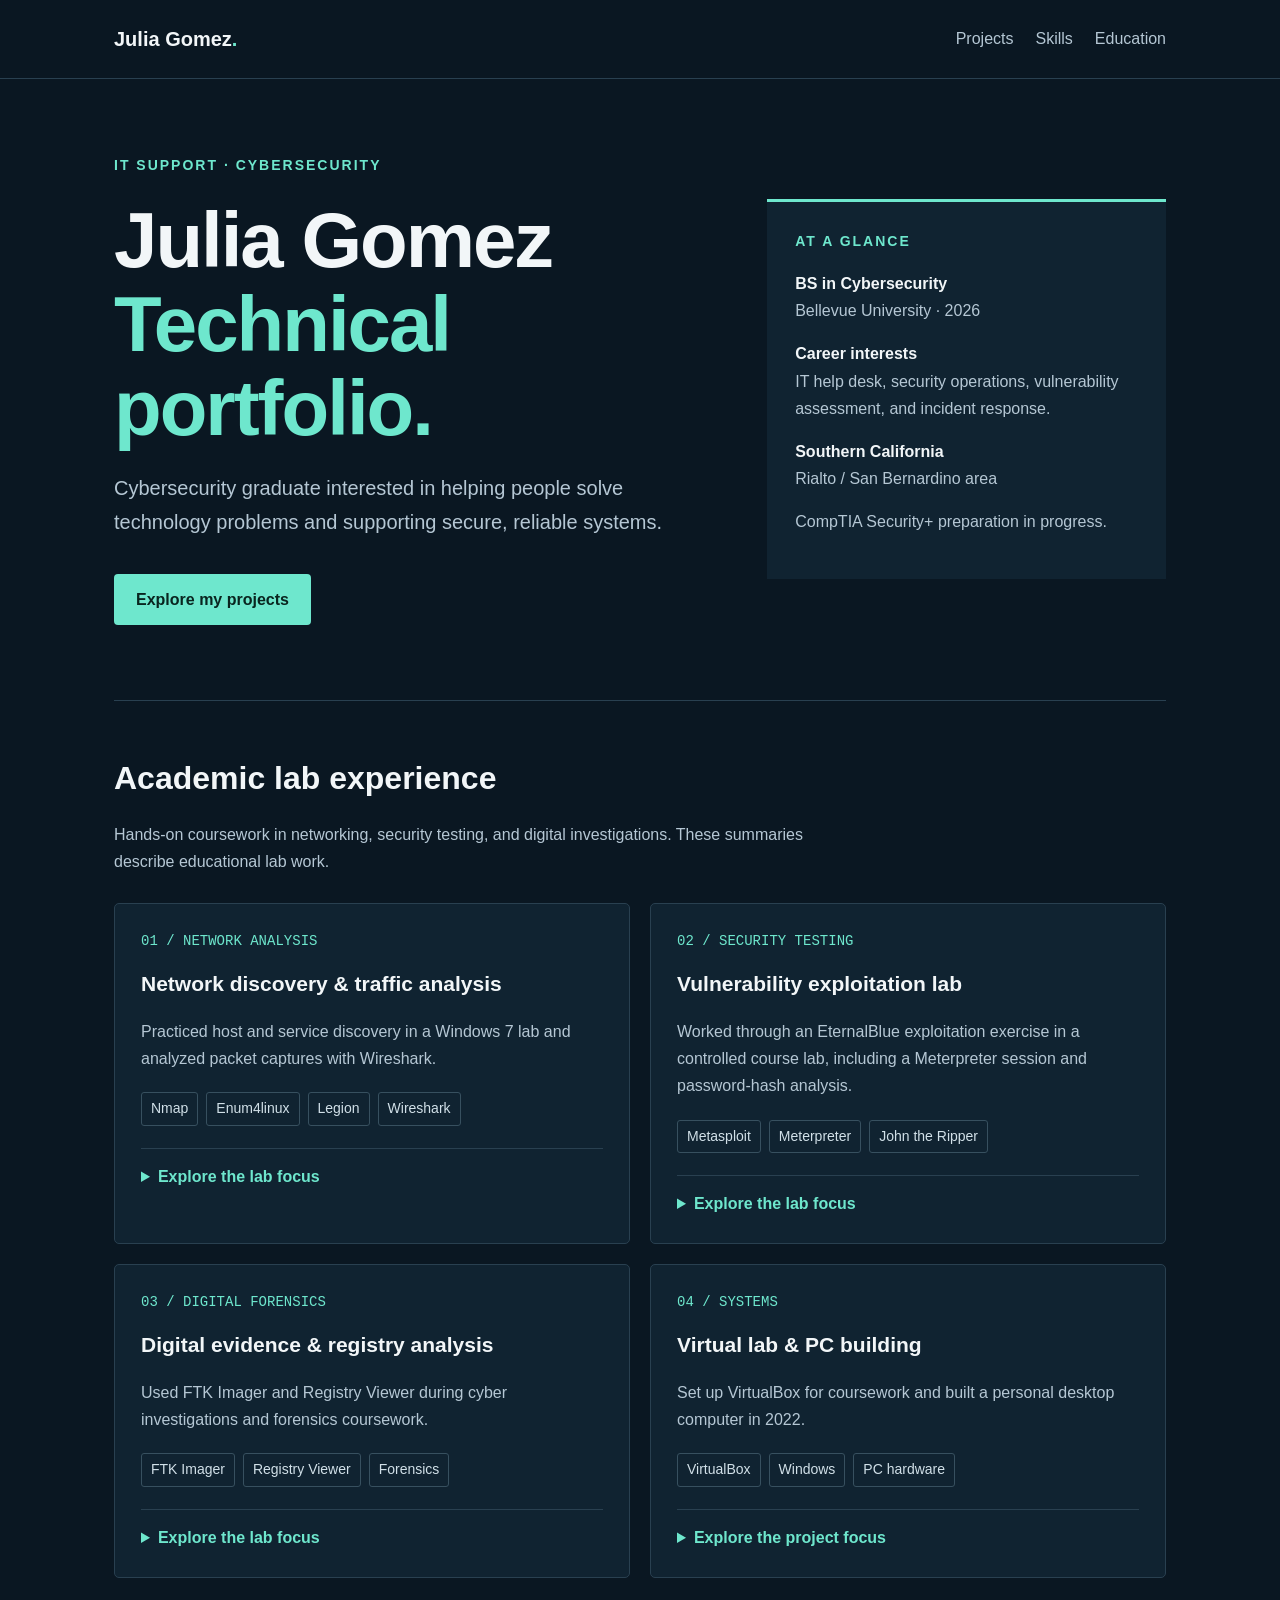
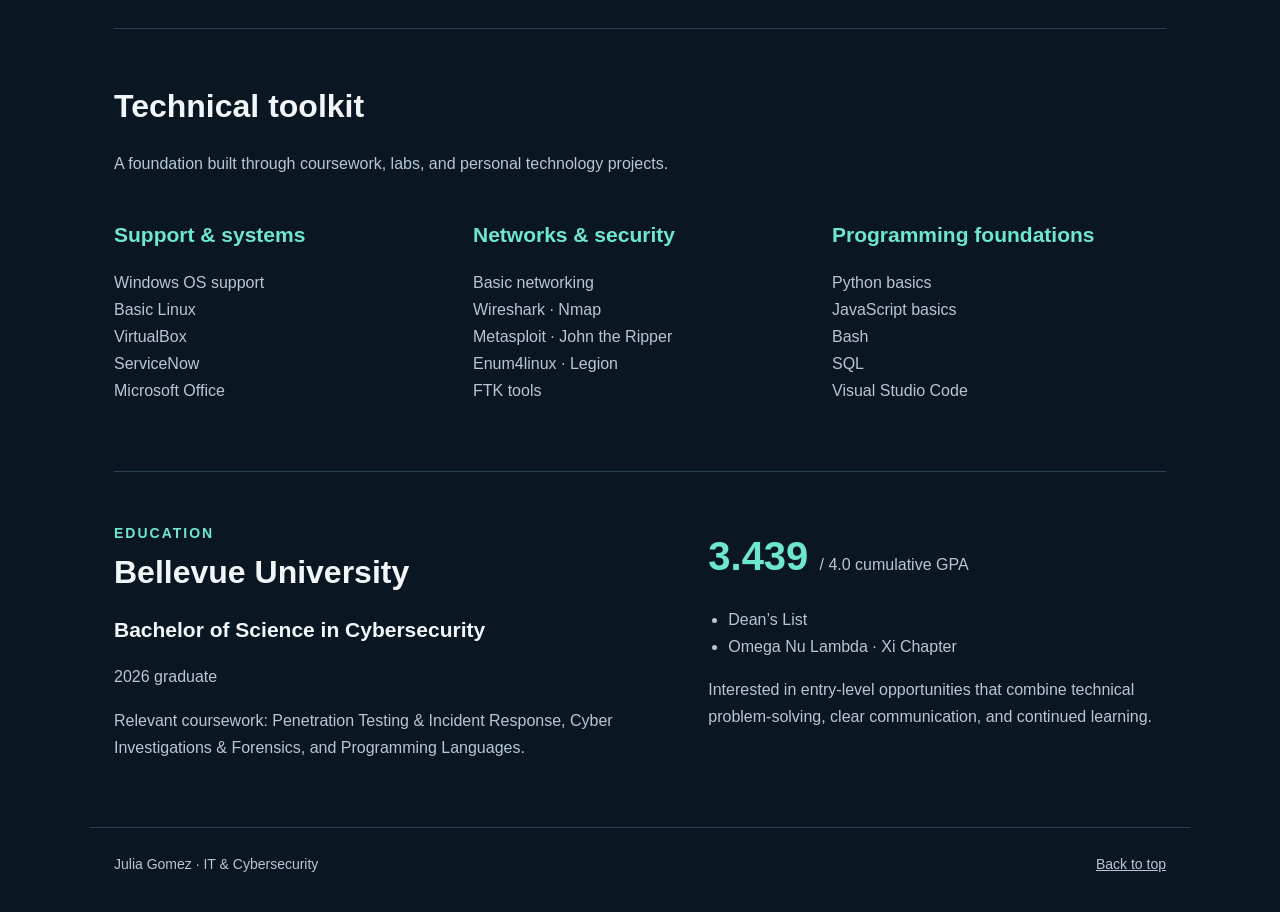
==== index.html @ 49fad8e4 "Create index.html" ====
<!DOCTYPE html>
<html lang="en">
<head>
  <meta charset="UTF-8">
  <meta name="viewport" content="width=device-width, initial-scale=1">
  <title>Julia Gomez | IT & Cybersecurity Portfolio</title>
  <meta name="description"
        content="Julia Gomez's academic projects, technical skills, and cybersecurity education.">

  <style>
    :root {
      --background: #0a1722;
      --panel: #102331;
      --border: #294050;
      --text: #f2f6f8;
      --muted: #b5c7d4;
      --accent: #6ee7cd;
    }

    * {
      box-sizing: border-box;
    }

    html {
      scroll-behavior: smooth;
      scroll-padding-top: 30px;
    }

    body {
      margin: 0;
      background: var(--background);
      color: var(--text);
      font-family: Arial, sans-serif;
      font-size: 16px;
      line-height: 1.7;
    }

    a {
      color: inherit;
    }

    a:focus-visible,
    summary:focus-visible {
      outline: 3px solid var(--accent);
      outline-offset: 5px;
    }

    header {
      border-bottom: 1px solid var(--border);
    }

    nav,
    main,
    footer {
      max-width: 1100px;
      margin: auto;
      padding-left: 24px;
      padding-right: 24px;
    }

    nav {
      display: flex;
      justify-content: space-between;
      align-items: center;
      gap: 20px;
      padding-top: 22px;
      padding-bottom: 22px;
    }

    .brand {
      font-size: 20px;
      font-weight: bold;
      text-decoration: none;
    }

    .brand span {
      color: var(--accent);
    }

    .navigation {
      display: flex;
      flex-wrap: wrap;
      gap: 22px;
    }

    .navigation a {
      color: var(--muted);
      text-decoration: none;
    }

    .navigation a:hover {
      color: var(--accent);
    }

    .hero {
      display: grid;
      grid-template-columns: 1.5fr 1fr;
      align-items: center;
      gap: 55px;
      padding: 75px 0;
    }

    .eyebrow {
      color: var(--accent);
      text-transform: uppercase;
      letter-spacing: 2px;
      font-size: 14px;
      font-weight: bold;
    }

    h1 {
      font-size: clamp(44px, 7vw, 78px);
      line-height: 1.08;
      letter-spacing: -2px;
      margin: 20px 0;
    }

    h1 span {
      display: block;
      color: var(--accent);
    }

    .intro {
      color: var(--muted);
      font-size: 20px;
      max-width: 600px;
    }

    .button {
      display: inline-block;
      margin-top: 15px;
      padding: 12px 22px;
      background: var(--accent);
      color: #09251f;
      border-radius: 4px;
      text-decoration: none;
      font-weight: bold;
    }

    .profile {
      background: var(--panel);
      border-top: 3px solid var(--accent);
      padding: 28px;
    }

    .profile p,
    .card p,
    .skills p,
    .education p {
      color: var(--muted);
    }

    .profile strong {
      color: var(--text);
    }

    section {
      border-top: 1px solid var(--border);
      padding: 50px 0;
    }

    h2 {
      font-size: 32px;
      margin: 0 0 12px;
    }

    h3 {
      font-size: 21px;
      margin: 12px 0;
    }

    .section-description {
      color: var(--muted);
      max-width: 750px;
      margin-bottom: 28px;
    }

    .projects {
      display: grid;
      grid-template-columns: repeat(2, 1fr);
      gap: 20px;
    }

    .card {
      background: var(--panel);
      border: 1px solid var(--border);
      border-radius: 5px;
      padding: 26px;
    }

    .number {
      color: var(--accent);
      font-family: monospace;
      font-size: 14px;
    }

    .tags {
      display: flex;
      flex-wrap: wrap;
      gap: 8px;
      margin-top: 20px;
    }

    .tag {
      border: 1px solid #37505f;
      border-radius: 3px;
      padding: 4px 9px;
      color: #d1e0e8;
      font-size: 14px;
    }

    details {
      border-top: 1px solid var(--border);
      margin-top: 22px;
      padding-top: 14px;
    }

    summary {
      color: var(--accent);
      cursor: pointer;
      font-weight: bold;
    }

    .skills {
      display: grid;
      grid-template-columns: repeat(3, 1fr);
      gap: 25px;
    }

    .skills h3 {
      color: var(--accent);
    }

    .education {
      display: grid;
      grid-template-columns: 1.2fr 1fr;
      gap: 45px;
    }

    .gpa {
      color: var(--accent);
      font-size: 40px;
      font-weight: bold;
      margin-top: 0;
    }

    .gpa span {
      color: var(--muted);
      font-size: 16px;
      font-weight: normal;
    }

    .recognition {
      color: var(--muted);
      padding-left: 20px;
    }

    footer {
      display: flex;
      justify-content: space-between;
      gap: 20px;
      border-top: 1px solid var(--border);
      padding-top: 25px;
      padding-bottom: 35px;
      color: var(--muted);
      font-size: 14px;
    }

    @media (max-width: 750px) {
      nav {
        align-items: flex-start;
      }

      .navigation {
        justify-content: flex-end;
        gap: 12px;
      }

      .hero,
      .projects,
      .skills,
      .education {
        grid-template-columns: 1fr;
      }

      .hero {
        padding: 45px 0;
        gap: 30px;
      }

      footer {
        flex-direction: column;
      }
    }

    @media (prefers-reduced-motion: reduce) {
      html {
        scroll-behavior: auto;
      }
    }
  </style>
</head>

<body id="top">
  <header>
    <nav aria-label="Main navigation">
      <a class="brand" href="#top">Julia Gomez<span>.</span></a>

      <div class="navigation">
        <a href="#projects">Projects</a>
        <a href="#skills">Skills</a>
        <a href="#education">Education</a>
      </div>
    </nav>
  </header>

  <main>
    <div class="hero">
      <div>
        <div class="eyebrow">IT Support · Cybersecurity</div>

        <h1>
          Julia Gomez
          <span>Technical portfolio.</span>
        </h1>

        <p class="intro">
          Cybersecurity graduate interested in helping people solve
          technology problems and supporting secure, reliable systems.
        </p>

        <a class="button" href="#projects">Explore my projects</a>
      </div>

      <aside class="profile" aria-label="Professional overview">
        <div class="eyebrow">At a glance</div>

        <p>
          <strong>BS in Cybersecurity</strong><br>
          Bellevue University · 2026
        </p>

        <p>
          <strong>Career interests</strong><br>
          IT help desk, security operations, vulnerability assessment,
          and incident response.
        </p>

        <p>
          <strong>Southern California</strong><br>
          Rialto / San Bernardino area
        </p>

        <p>CompTIA Security+ preparation in progress.</p>
      </aside>
    </div>

    <section id="projects">
      <h2>Academic lab experience</h2>

      <p class="section-description">
        Hands-on coursework in networking, security testing, and digital
        investigations. These summaries describe educational lab work.
      </p>

      <div class="projects">
        <article class="card">
          <div class="number">01 / NETWORK ANALYSIS</div>
          <h3>Network discovery & traffic analysis</h3>

          <p>
            Practiced host and service discovery in a Windows 7 lab
            and analyzed packet captures with Wireshark.
          </p>

          <div class="tags">
            <span class="tag">Nmap</span>
            <span class="tag">Enum4linux</span>
            <span class="tag">Legion</span>
            <span class="tag">Wireshark</span>
          </div>

          <details>
            <summary>Explore the lab focus</summary>
            <p>
              Coursework included LAN scanning, SMB enumeration, and
              PCAP analysis. These exercises connect network visibility
              with troubleshooting and investigation.
            </p>
          </details>
        </article>

        <article class="card">
          <div class="number">02 / SECURITY TESTING</div>
          <h3>Vulnerability exploitation lab</h3>

          <p>
            Worked through an EternalBlue exploitation exercise in a
            controlled course lab, including a Meterpreter session
            and password-hash analysis.
          </p>

          <div class="tags">
            <span class="tag">Metasploit</span>
            <span class="tag">Meterpreter</span>
            <span class="tag">John the Ripper</span>
          </div>

          <details>
            <summary>Explore the lab focus</summary>
            <p>
              The exercise introduced the relationship between a
              vulnerable service, exploitation, and post-exploitation
              analysis. All testing was part of an educational lab.
            </p>
          </details>
        </article>

        <article class="card">
          <div class="number">03 / DIGITAL FORENSICS</div>
          <h3>Digital evidence & registry analysis</h3>

          <p>
            Used FTK Imager and Registry Viewer during cyber
            investigations and forensics coursework.
          </p>

          <div class="tags">
            <span class="tag">FTK Imager</span>
            <span class="tag">Registry Viewer</span>
            <span class="tag">Forensics</span>
          </div>

          <details>
            <summary>Explore the lab focus</summary>
            <p>
              Academic exercises provided exposure to tools used to
              inspect digital evidence and Windows registry artifacts
              during an investigation.
            </p>
          </details>
        </article>

        <article class="card">
          <div class="number">04 / SYSTEMS</div>
          <h3>Virtual lab & PC building</h3>

          <p>
            Set up VirtualBox for coursework and built a personal
            desktop computer in 2022.
          </p>

          <div class="tags">
            <span class="tag">VirtualBox</span>
            <span class="tag">Windows</span>
            <span class="tag">PC hardware</span>
          </div>

          <details>
            <summary>Explore the project focus</summary>
            <p>
              Virtual machines supported hands-on course exercises.
              Building a desktop provided practical experience
              assembling computer components.
            </p>
          </details>
        </article>
      </div>
    </section>

    <section id="skills">
      <h2>Technical toolkit</h2>

      <p class="section-description">
        A foundation built through coursework, labs, and personal
        technology projects.
      </p>

      <div class="skills">
        <div>
          <h3>Support & systems</h3>
          <p>
            Windows OS support<br>
            Basic Linux<br>
            VirtualBox<br>
            ServiceNow<br>
            Microsoft Office
          </p>
        </div>

        <div>
          <h3>Networks & security</h3>
          <p>
            Basic networking<br>
            Wireshark · Nmap<br>
            Metasploit · John the Ripper<br>
            Enum4linux · Legion<br>
            FTK tools
          </p>
        </div>

        <div>
          <h3>Programming foundations</h3>
          <p>
            Python basics<br>
            JavaScript basics<br>
            Bash<br>
            SQL<br>
            Visual Studio Code
          </p>
        </div>
      </div>
    </section>

    <section id="education">
      <div class="education">
        <div>
          <div class="eyebrow">Education</div>
          <h2>Bellevue University</h2>
          <h3>Bachelor of Science in Cybersecurity</h3>

          <p>2026 graduate</p>

          <p>
            Relevant coursework: Penetration Testing & Incident
            Response, Cyber Investigations & Forensics, and
            Programming Languages.
          </p>
        </div>

        <div>
          <div class="gpa">
            3.439
            <span>/ 4.0 cumulative GPA</span>
          </div>

          <ul class="recognition">
            <li>Dean’s List</li>
            <li>Omega Nu Lambda · Xi Chapter</li>
          </ul>

          <p>
            Interested in entry-level opportunities that combine
            technical problem-solving, clear communication,
            and continued learning.
          </p>
        </div>
      </div>
    </section>
  </main>

  <footer>
    <span>Julia Gomez · IT & Cybersecurity</span>
    <a href="#top">Back to top</a>
  </footer>
</body>
</html>
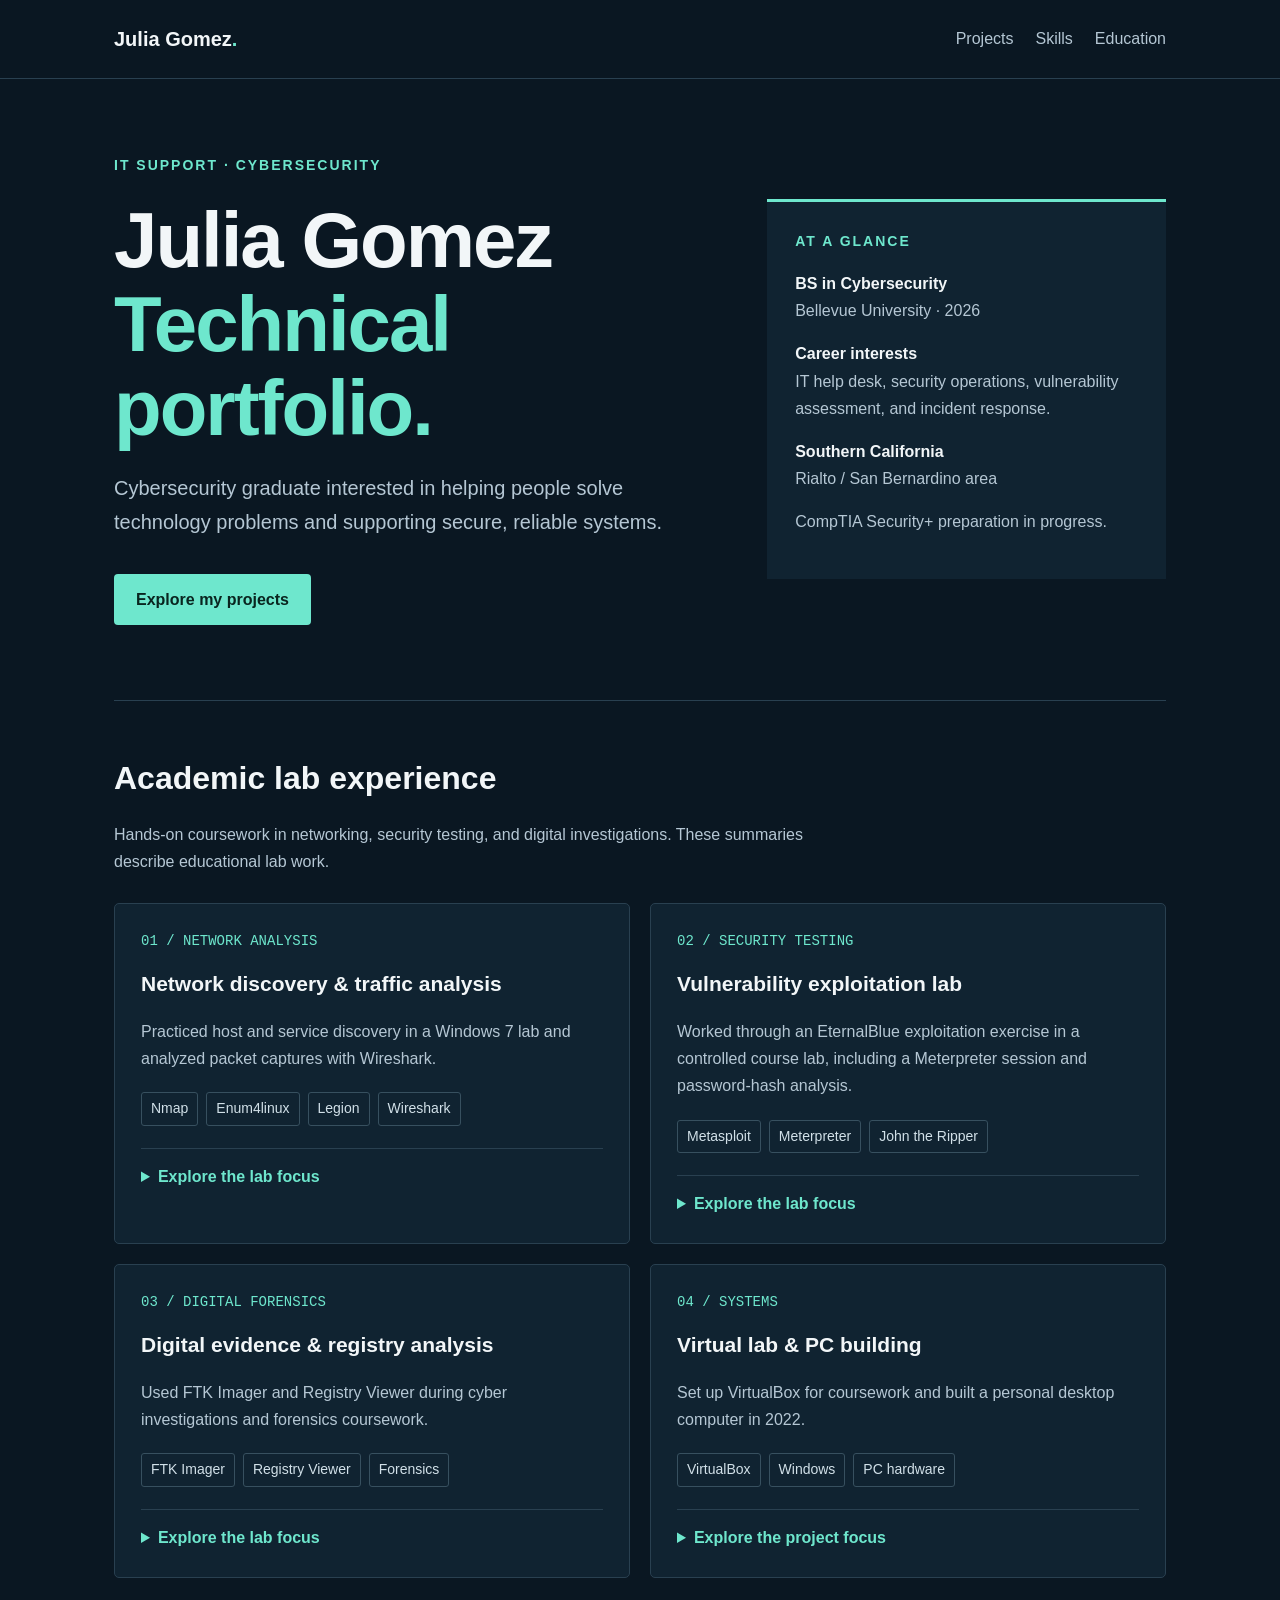
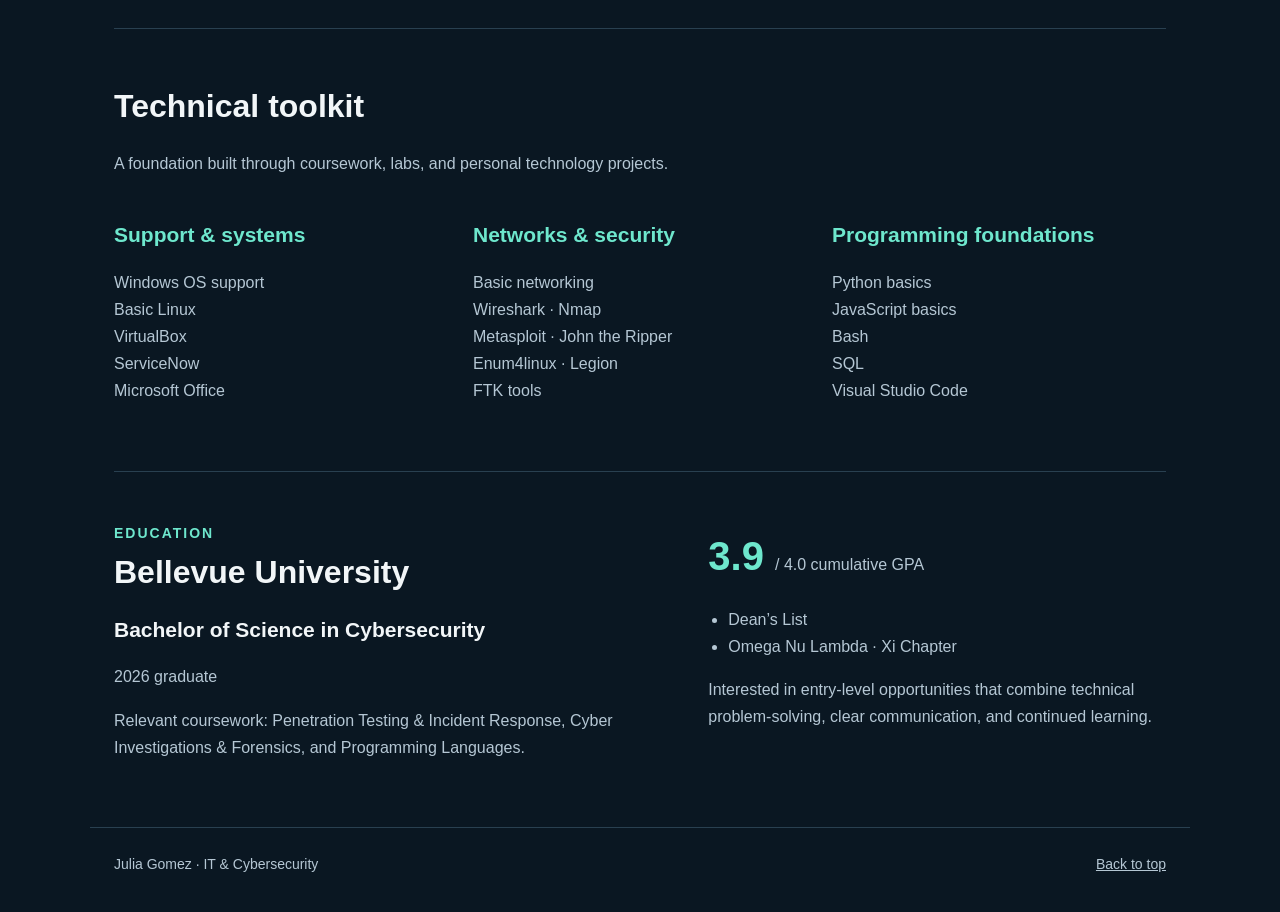
==== commit fb78ce3f: "Update index.html" ====
--- a/index.html
+++ b/index.html
@@ -530,7 +530,7 @@
 
         <div>
           <div class="gpa">
-            3.439
+            3.9
             <span>/ 4.0 cumulative GPA</span>
           </div>
 
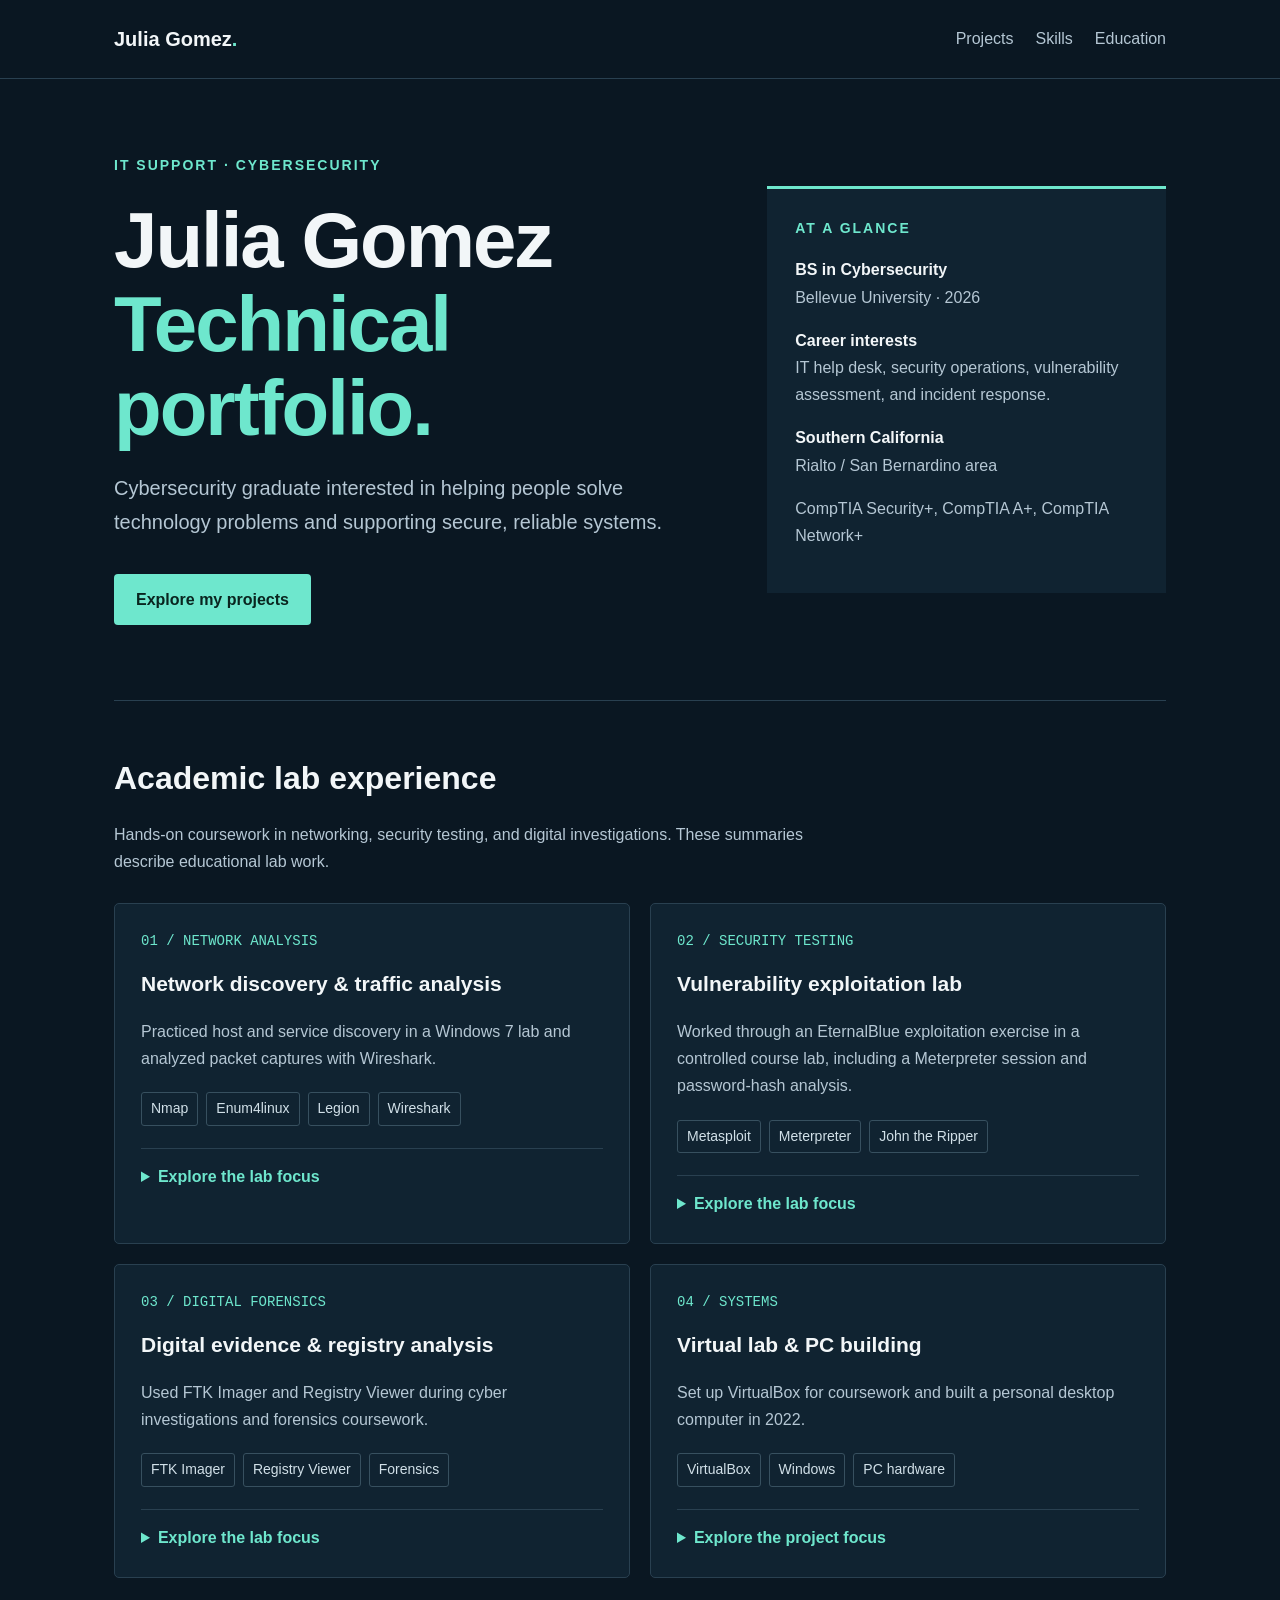
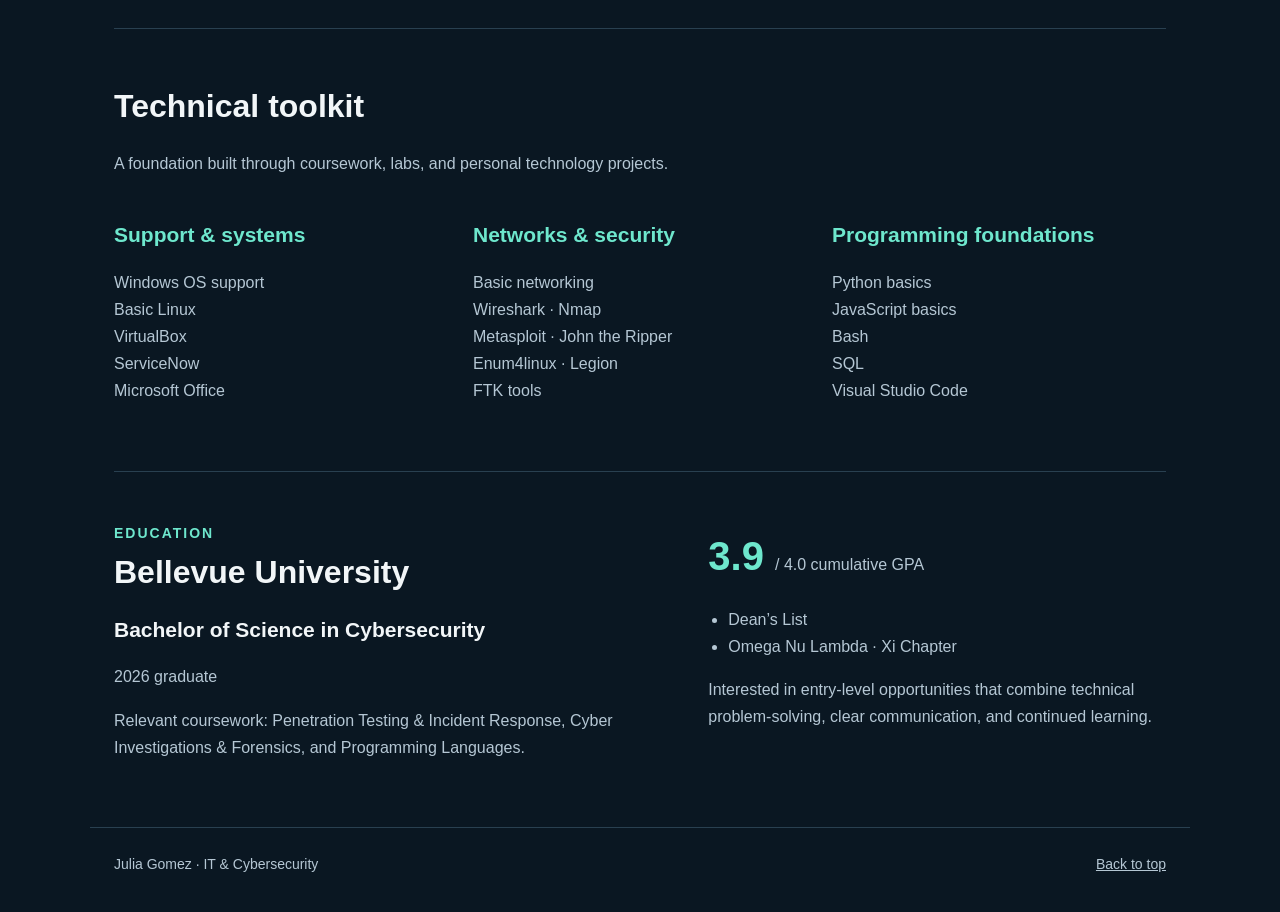
==== commit 11ab5e41: "Update index.html" ====
--- a/index.html
+++ b/index.html
@@ -351,7 +351,8 @@
           Rialto / San Bernardino area
         </p>
 
-        <p>CompTIA Security+ preparation in progress.</p>
+        <p>CompTIA Security+, CompTIA A+, CompTIA Network+
+        </p>
       </aside>
     </div>
 
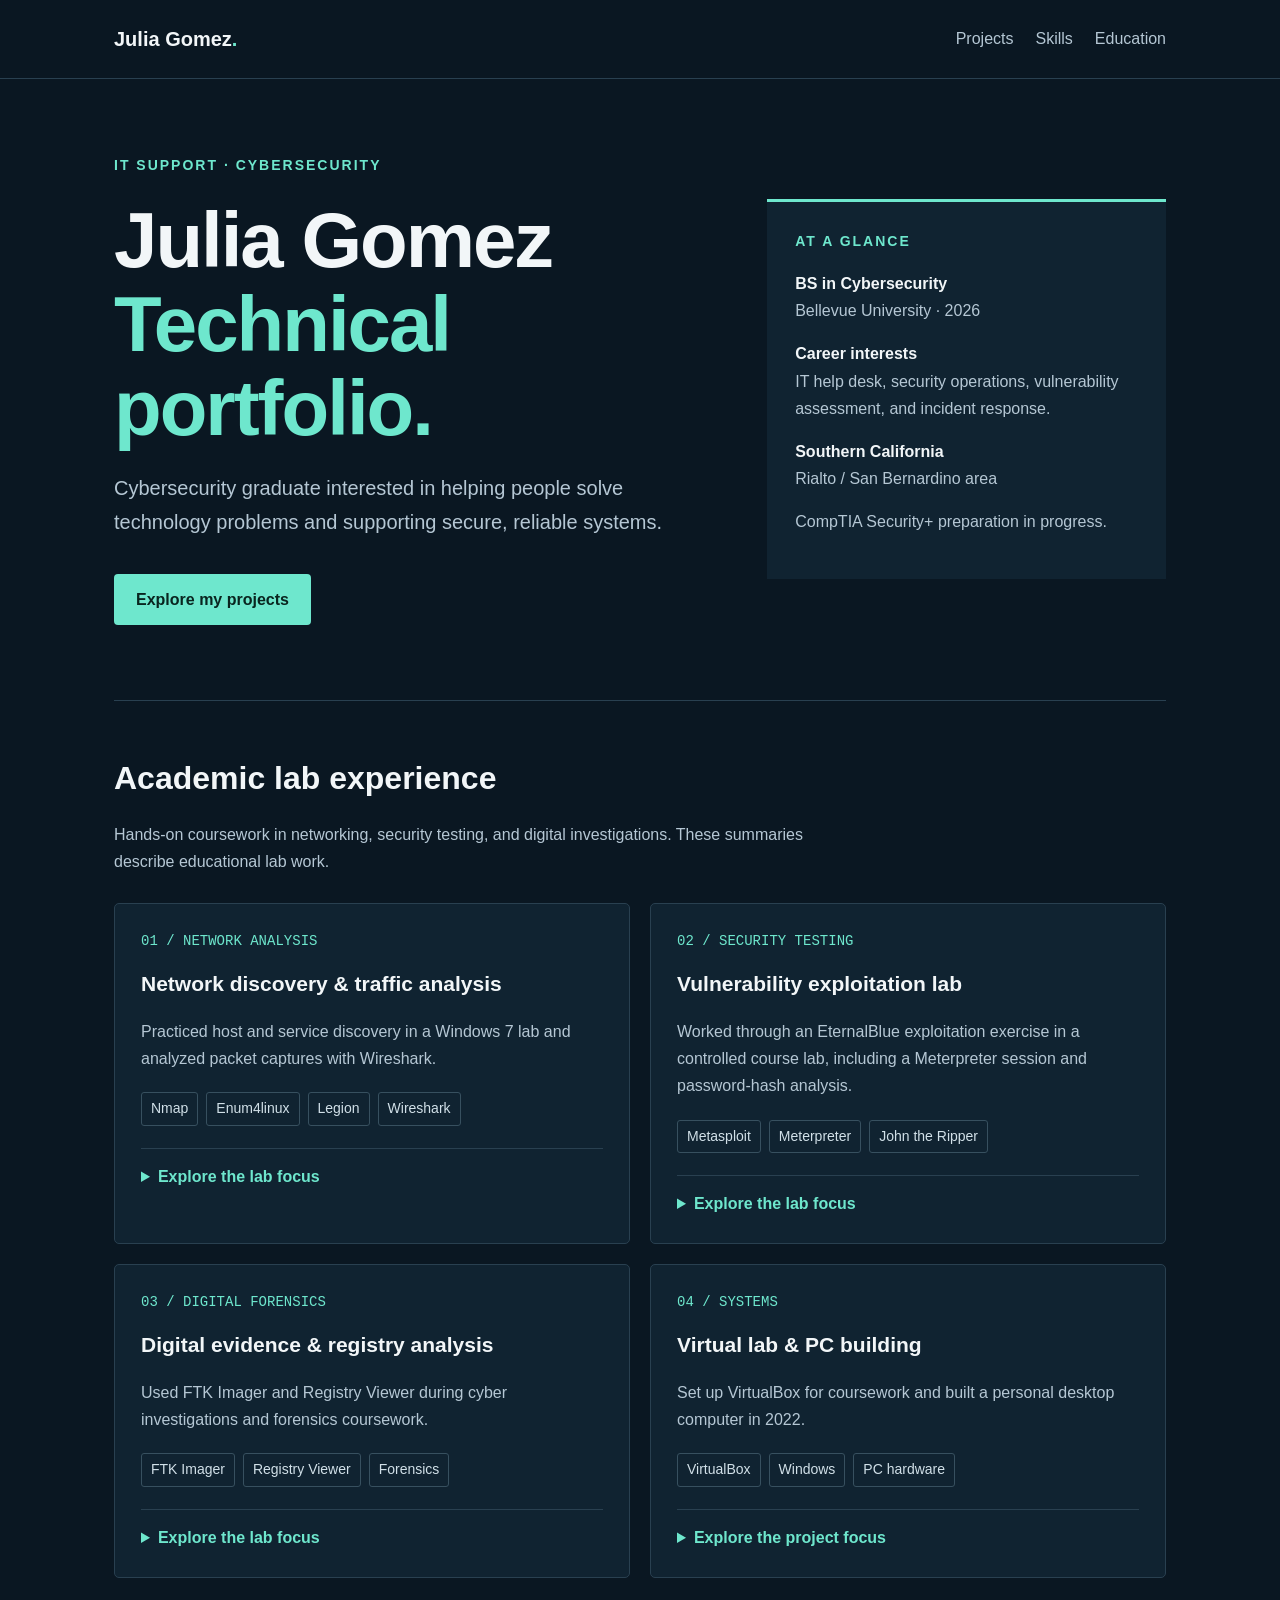
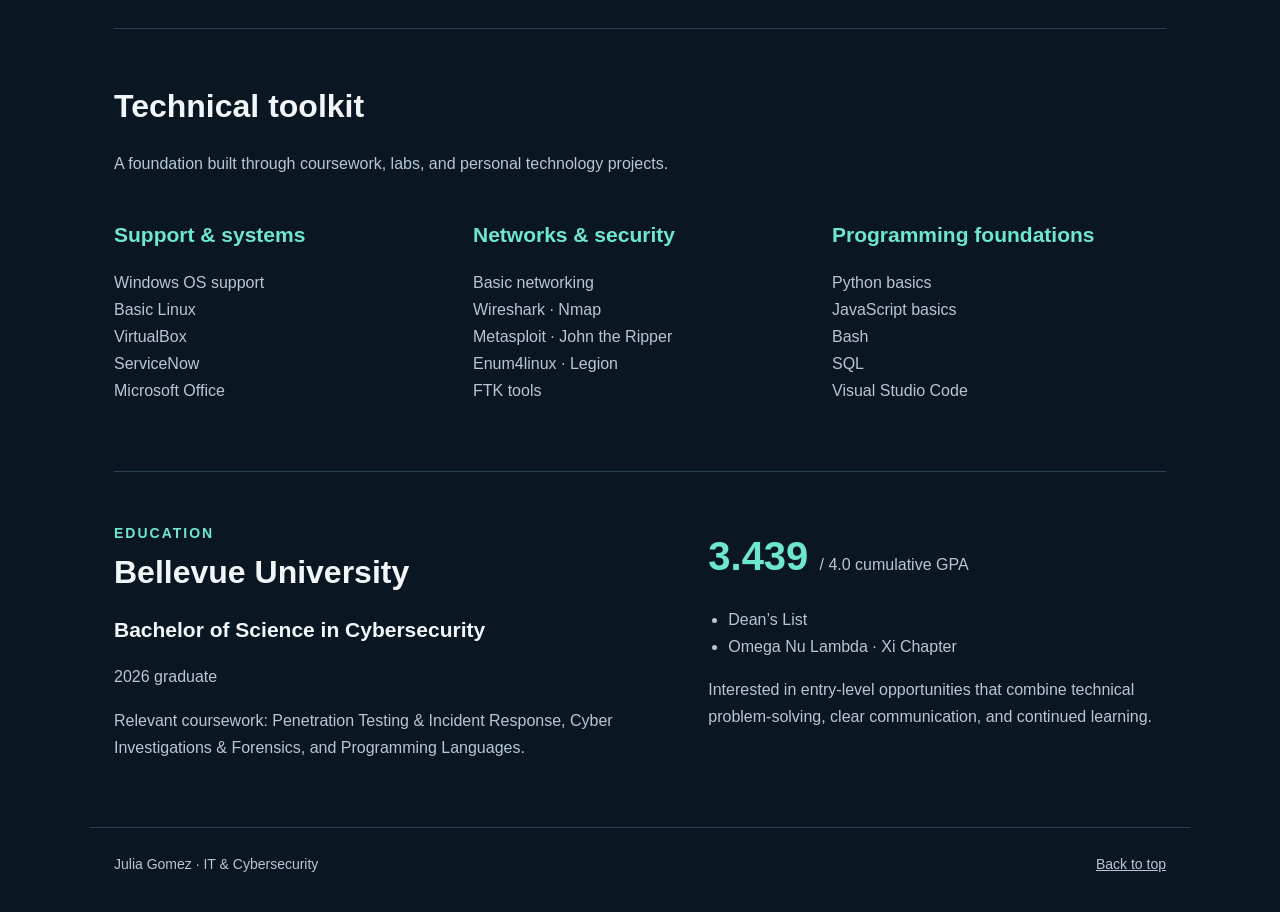
==== commit eeffaf83: "Update index.html" ====
--- a/index.html
+++ b/index.html
@@ -351,8 +351,7 @@
           Rialto / San Bernardino area
         </p>
 
-        <p>CompTIA Security+, CompTIA A+, CompTIA Network+
-        </p>
+        <p>CompTIA Security+ preparation in progress.</p>
       </aside>
     </div>
 
@@ -531,7 +530,7 @@
 
         <div>
           <div class="gpa">
-            3.9
+            3.439
             <span>/ 4.0 cumulative GPA</span>
           </div>
 
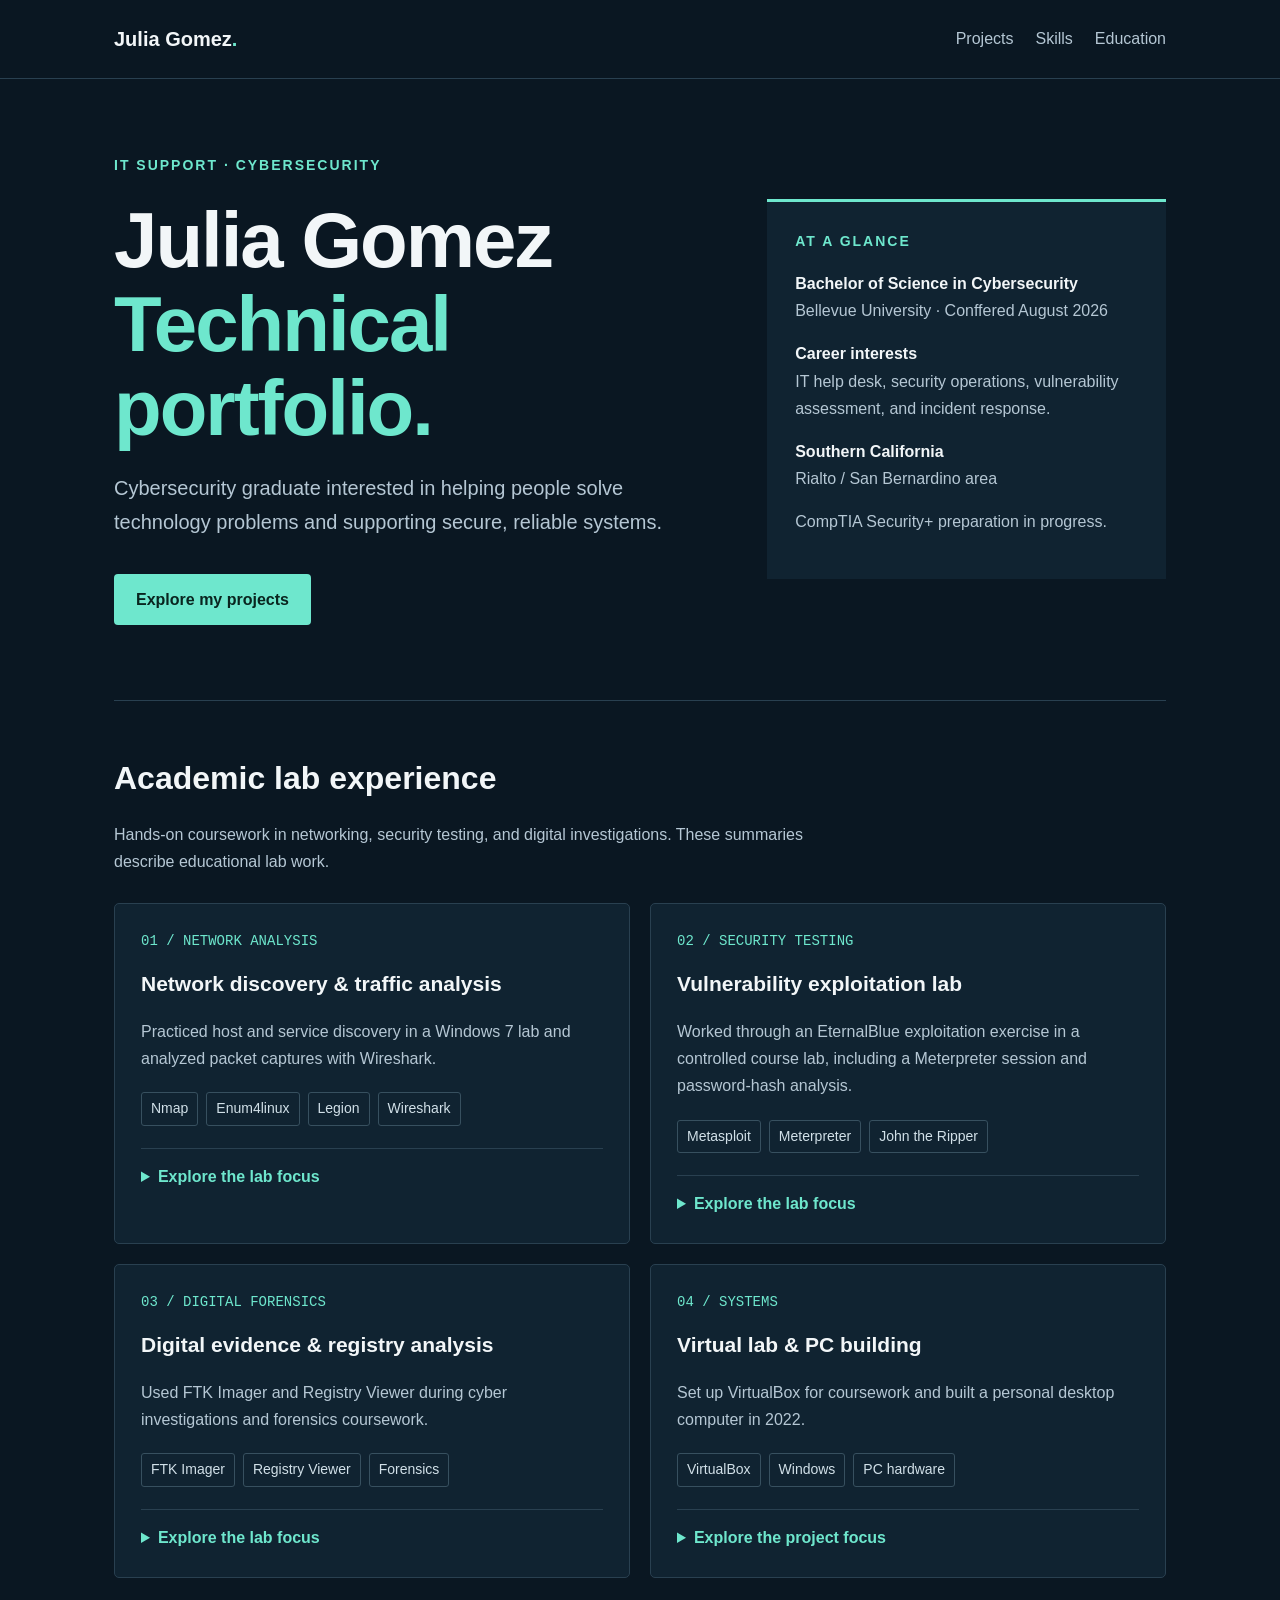
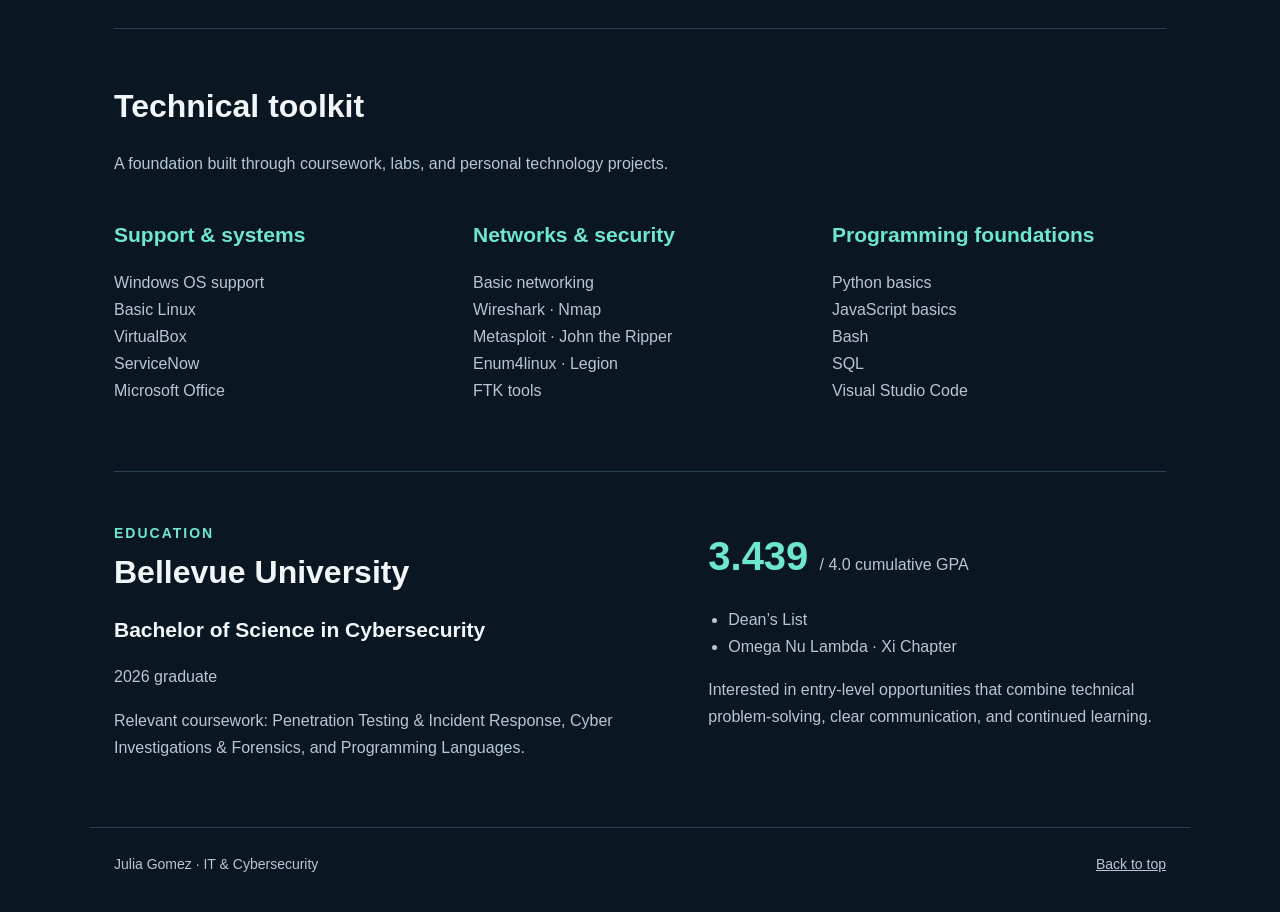
==== commit 8333ae54: "Update index.html" ====
--- a/index.html
+++ b/index.html
@@ -336,8 +336,8 @@
         <div class="eyebrow">At a glance</div>
 
         <p>
-          <strong>BS in Cybersecurity</strong><br>
-          Bellevue University · 2026
+          <strong>Bachelor of Science in Cybersecurity</strong><br>
+          Bellevue University · Conffered August 2026
         </p>
 
         <p>
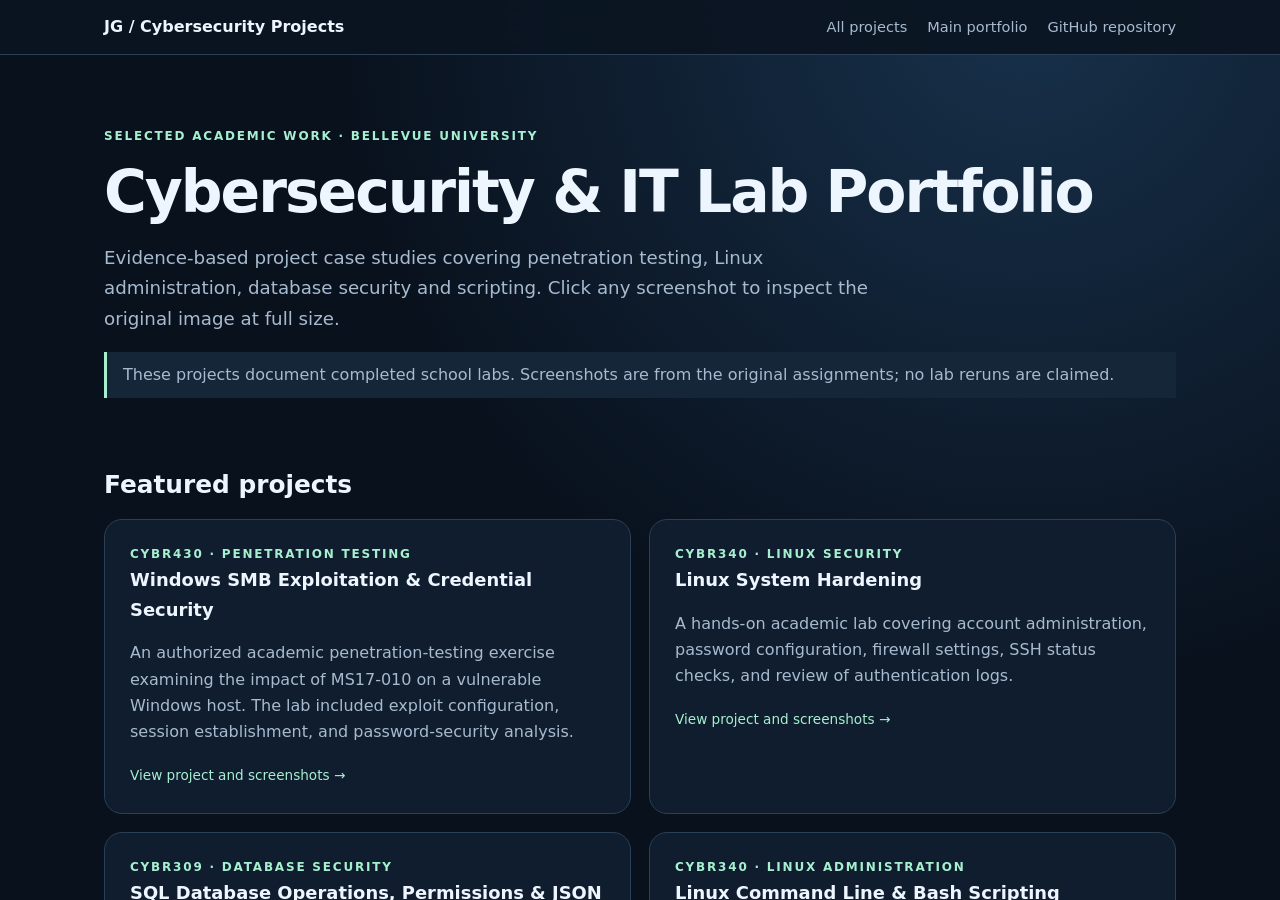
==== commit a8e90e06: "Set Portfolio V2 as main homepage Updated the title and meta tags for the cybersecurity portfolio. A" ====
--- a/index.html
+++ b/index.html
@@ -3,555 +3,13 @@
 <head>
   <meta charset="UTF-8">
   <meta name="viewport" content="width=device-width, initial-scale=1">
-  <title>Julia Gomez | IT & Cybersecurity Portfolio</title>
-  <meta name="description"
-        content="Julia Gomez's academic projects, technical skills, and cybersecurity education.">
-
-  <style>
-    :root {
-      --background: #0a1722;
-      --panel: #102331;
-      --border: #294050;
-      --text: #f2f6f8;
-      --muted: #b5c7d4;
-      --accent: #6ee7cd;
-    }
-
-    * {
-      box-sizing: border-box;
-    }
-
-    html {
-      scroll-behavior: smooth;
-      scroll-padding-top: 30px;
-    }
-
-    body {
-      margin: 0;
-      background: var(--background);
-      color: var(--text);
-      font-family: Arial, sans-serif;
-      font-size: 16px;
-      line-height: 1.7;
-    }
-
-    a {
-      color: inherit;
-    }
-
-    a:focus-visible,
-    summary:focus-visible {
-      outline: 3px solid var(--accent);
-      outline-offset: 5px;
-    }
-
-    header {
-      border-bottom: 1px solid var(--border);
-    }
-
-    nav,
-    main,
-    footer {
-      max-width: 1100px;
-      margin: auto;
-      padding-left: 24px;
-      padding-right: 24px;
-    }
-
-    nav {
-      display: flex;
-      justify-content: space-between;
-      align-items: center;
-      gap: 20px;
-      padding-top: 22px;
-      padding-bottom: 22px;
-    }
-
-    .brand {
-      font-size: 20px;
-      font-weight: bold;
-      text-decoration: none;
-    }
-
-    .brand span {
-      color: var(--accent);
-    }
-
-    .navigation {
-      display: flex;
-      flex-wrap: wrap;
-      gap: 22px;
-    }
-
-    .navigation a {
-      color: var(--muted);
-      text-decoration: none;
-    }
-
-    .navigation a:hover {
-      color: var(--accent);
-    }
-
-    .hero {
-      display: grid;
-      grid-template-columns: 1.5fr 1fr;
-      align-items: center;
-      gap: 55px;
-      padding: 75px 0;
-    }
-
-    .eyebrow {
-      color: var(--accent);
-      text-transform: uppercase;
-      letter-spacing: 2px;
-      font-size: 14px;
-      font-weight: bold;
-    }
-
-    h1 {
-      font-size: clamp(44px, 7vw, 78px);
-      line-height: 1.08;
-      letter-spacing: -2px;
-      margin: 20px 0;
-    }
-
-    h1 span {
-      display: block;
-      color: var(--accent);
-    }
-
-    .intro {
-      color: var(--muted);
-      font-size: 20px;
-      max-width: 600px;
-    }
-
-    .button {
-      display: inline-block;
-      margin-top: 15px;
-      padding: 12px 22px;
-      background: var(--accent);
-      color: #09251f;
-      border-radius: 4px;
-      text-decoration: none;
-      font-weight: bold;
-    }
-
-    .profile {
-      background: var(--panel);
-      border-top: 3px solid var(--accent);
-      padding: 28px;
-    }
-
-    .profile p,
-    .card p,
-    .skills p,
-    .education p {
-      color: var(--muted);
-    }
-
-    .profile strong {
-      color: var(--text);
-    }
-
-    section {
-      border-top: 1px solid var(--border);
-      padding: 50px 0;
-    }
-
-    h2 {
-      font-size: 32px;
-      margin: 0 0 12px;
-    }
-
-    h3 {
-      font-size: 21px;
-      margin: 12px 0;
-    }
-
-    .section-description {
-      color: var(--muted);
-      max-width: 750px;
-      margin-bottom: 28px;
-    }
-
-    .projects {
-      display: grid;
-      grid-template-columns: repeat(2, 1fr);
-      gap: 20px;
-    }
-
-    .card {
-      background: var(--panel);
-      border: 1px solid var(--border);
-      border-radius: 5px;
-      padding: 26px;
-    }
-
-    .number {
-      color: var(--accent);
-      font-family: monospace;
-      font-size: 14px;
-    }
-
-    .tags {
-      display: flex;
-      flex-wrap: wrap;
-      gap: 8px;
-      margin-top: 20px;
-    }
-
-    .tag {
-      border: 1px solid #37505f;
-      border-radius: 3px;
-      padding: 4px 9px;
-      color: #d1e0e8;
-      font-size: 14px;
-    }
-
-    details {
-      border-top: 1px solid var(--border);
-      margin-top: 22px;
-      padding-top: 14px;
-    }
-
-    summary {
-      color: var(--accent);
-      cursor: pointer;
-      font-weight: bold;
-    }
-
-    .skills {
-      display: grid;
-      grid-template-columns: repeat(3, 1fr);
-      gap: 25px;
-    }
-
-    .skills h3 {
-      color: var(--accent);
-    }
-
-    .education {
-      display: grid;
-      grid-template-columns: 1.2fr 1fr;
-      gap: 45px;
-    }
-
-    .gpa {
-      color: var(--accent);
-      font-size: 40px;
-      font-weight: bold;
-      margin-top: 0;
-    }
-
-    .gpa span {
-      color: var(--muted);
-      font-size: 16px;
-      font-weight: normal;
-    }
-
-    .recognition {
-      color: var(--muted);
-      padding-left: 20px;
-    }
-
-    footer {
-      display: flex;
-      justify-content: space-between;
-      gap: 20px;
-      border-top: 1px solid var(--border);
-      padding-top: 25px;
-      padding-bottom: 35px;
-      color: var(--muted);
-      font-size: 14px;
-    }
-
-    @media (max-width: 750px) {
-      nav {
-        align-items: flex-start;
-      }
-
-      .navigation {
-        justify-content: flex-end;
-        gap: 12px;
-      }
-
-      .hero,
-      .projects,
-      .skills,
-      .education {
-        grid-template-columns: 1fr;
-      }
-
-      .hero {
-        padding: 45px 0;
-        gap: 30px;
-      }
-
-      footer {
-        flex-direction: column;
-      }
-    }
-
-    @media (prefers-reduced-motion: reduce) {
-      html {
-        scroll-behavior: auto;
-      }
-    }
-  </style>
+  <title>Cybersecurity Portfolio</title>
+  <meta http-equiv="refresh" content="0; url=portfolio-v2/">
+  <link rel="canonical" href="https://simplyjuice.github.io/cybersecurity-portfolio/portfolio-v2/">
 </head>
-
-<body id="top">
-  <header>
-    <nav aria-label="Main navigation">
-      <a class="brand" href="#top">Julia Gomez<span>.</span></a>
-
-      <div class="navigation">
-        <a href="#projects">Projects</a>
-        <a href="#skills">Skills</a>
-        <a href="#education">Education</a>
-      </div>
-    </nav>
-  </header>
-
-  <main>
-    <div class="hero">
-      <div>
-        <div class="eyebrow">IT Support · Cybersecurity</div>
-
-        <h1>
-          Julia Gomez
-          <span>Technical portfolio.</span>
-        </h1>
-
-        <p class="intro">
-          Cybersecurity graduate interested in helping people solve
-          technology problems and supporting secure, reliable systems.
-        </p>
-
-        <a class="button" href="#projects">Explore my projects</a>
-      </div>
-
-      <aside class="profile" aria-label="Professional overview">
-        <div class="eyebrow">At a glance</div>
-
-        <p>
-          <strong>Bachelor of Science in Cybersecurity</strong><br>
-          Bellevue University · Conffered August 2026
-        </p>
-
-        <p>
-          <strong>Career interests</strong><br>
-          IT help desk, security operations, vulnerability assessment,
-          and incident response.
-        </p>
-
-        <p>
-          <strong>Southern California</strong><br>
-          Rialto / San Bernardino area
-        </p>
-
-        <p>CompTIA Security+ preparation in progress.</p>
-      </aside>
-    </div>
-
-    <section id="projects">
-      <h2>Academic lab experience</h2>
-
-      <p class="section-description">
-        Hands-on coursework in networking, security testing, and digital
-        investigations. These summaries describe educational lab work.
-      </p>
-
-      <div class="projects">
-        <article class="card">
-          <div class="number">01 / NETWORK ANALYSIS</div>
-          <h3>Network discovery & traffic analysis</h3>
-
-          <p>
-            Practiced host and service discovery in a Windows 7 lab
-            and analyzed packet captures with Wireshark.
-          </p>
-
-          <div class="tags">
-            <span class="tag">Nmap</span>
-            <span class="tag">Enum4linux</span>
-            <span class="tag">Legion</span>
-            <span class="tag">Wireshark</span>
-          </div>
-
-          <details>
-            <summary>Explore the lab focus</summary>
-            <p>
-              Coursework included LAN scanning, SMB enumeration, and
-              PCAP analysis. These exercises connect network visibility
-              with troubleshooting and investigation.
-            </p>
-          </details>
-        </article>
-
-        <article class="card">
-          <div class="number">02 / SECURITY TESTING</div>
-          <h3>Vulnerability exploitation lab</h3>
-
-          <p>
-            Worked through an EternalBlue exploitation exercise in a
-            controlled course lab, including a Meterpreter session
-            and password-hash analysis.
-          </p>
-
-          <div class="tags">
-            <span class="tag">Metasploit</span>
-            <span class="tag">Meterpreter</span>
-            <span class="tag">John the Ripper</span>
-          </div>
-
-          <details>
-            <summary>Explore the lab focus</summary>
-            <p>
-              The exercise introduced the relationship between a
-              vulnerable service, exploitation, and post-exploitation
-              analysis. All testing was part of an educational lab.
-            </p>
-          </details>
-        </article>
-
-        <article class="card">
-          <div class="number">03 / DIGITAL FORENSICS</div>
-          <h3>Digital evidence & registry analysis</h3>
-
-          <p>
-            Used FTK Imager and Registry Viewer during cyber
-            investigations and forensics coursework.
-          </p>
-
-          <div class="tags">
-            <span class="tag">FTK Imager</span>
-            <span class="tag">Registry Viewer</span>
-            <span class="tag">Forensics</span>
-          </div>
-
-          <details>
-            <summary>Explore the lab focus</summary>
-            <p>
-              Academic exercises provided exposure to tools used to
-              inspect digital evidence and Windows registry artifacts
-              during an investigation.
-            </p>
-          </details>
-        </article>
-
-        <article class="card">
-          <div class="number">04 / SYSTEMS</div>
-          <h3>Virtual lab & PC building</h3>
-
-          <p>
-            Set up VirtualBox for coursework and built a personal
-            desktop computer in 2022.
-          </p>
-
-          <div class="tags">
-            <span class="tag">VirtualBox</span>
-            <span class="tag">Windows</span>
-            <span class="tag">PC hardware</span>
-          </div>
-
-          <details>
-            <summary>Explore the project focus</summary>
-            <p>
-              Virtual machines supported hands-on course exercises.
-              Building a desktop provided practical experience
-              assembling computer components.
-            </p>
-          </details>
-        </article>
-      </div>
-    </section>
-
-    <section id="skills">
-      <h2>Technical toolkit</h2>
-
-      <p class="section-description">
-        A foundation built through coursework, labs, and personal
-        technology projects.
-      </p>
-
-      <div class="skills">
-        <div>
-          <h3>Support & systems</h3>
-          <p>
-            Windows OS support<br>
-            Basic Linux<br>
-            VirtualBox<br>
-            ServiceNow<br>
-            Microsoft Office
-          </p>
-        </div>
-
-        <div>
-          <h3>Networks & security</h3>
-          <p>
-            Basic networking<br>
-            Wireshark · Nmap<br>
-            Metasploit · John the Ripper<br>
-            Enum4linux · Legion<br>
-            FTK tools
-          </p>
-        </div>
-
-        <div>
-          <h3>Programming foundations</h3>
-          <p>
-            Python basics<br>
-            JavaScript basics<br>
-            Bash<br>
-            SQL<br>
-            Visual Studio Code
-          </p>
-        </div>
-      </div>
-    </section>
-
-    <section id="education">
-      <div class="education">
-        <div>
-          <div class="eyebrow">Education</div>
-          <h2>Bellevue University</h2>
-          <h3>Bachelor of Science in Cybersecurity</h3>
-
-          <p>2026 graduate</p>
-
-          <p>
-            Relevant coursework: Penetration Testing & Incident
-            Response, Cyber Investigations & Forensics, and
-            Programming Languages.
-          </p>
-        </div>
-
-        <div>
-          <div class="gpa">
-            3.439
-            <span>/ 4.0 cumulative GPA</span>
-          </div>
-
-          <ul class="recognition">
-            <li>Dean’s List</li>
-            <li>Omega Nu Lambda · Xi Chapter</li>
-          </ul>
-
-          <p>
-            Interested in entry-level opportunities that combine
-            technical problem-solving, clear communication,
-            and continued learning.
-          </p>
-        </div>
-      </div>
-    </section>
-  </main>
-
-  <footer>
-    <span>Julia Gomez · IT & Cybersecurity</span>
-    <a href="#top">Back to top</a>
-  </footer>
+<body>
+  <p>
+    View my <a href="portfolio-v2/">Cybersecurity Portfolio</a>.
+  </p>
 </body>
 </html>
